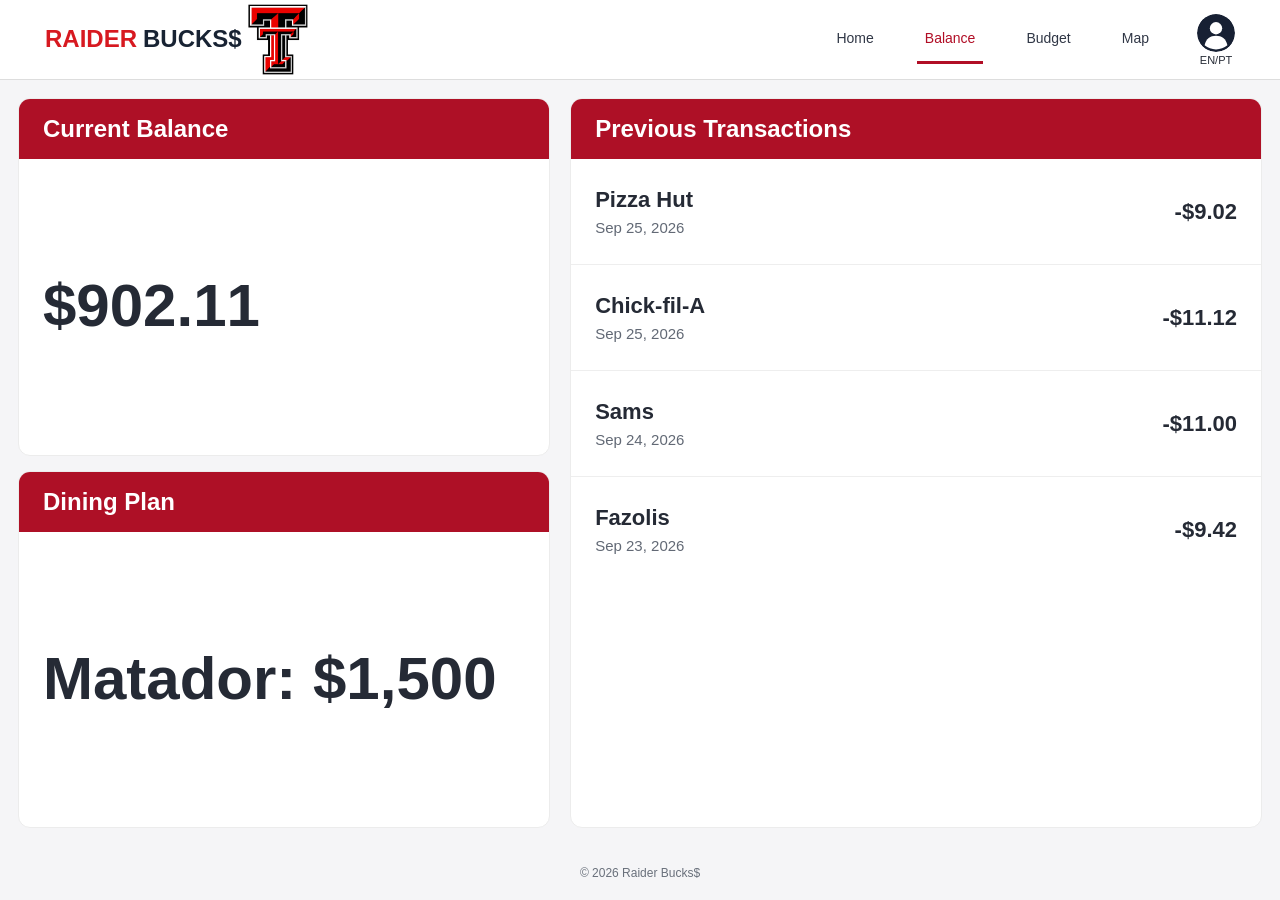
==== balance.html @ 2cf8a88f "test" ====
<!DOCTYPE html>
<html lang="en">

<head>
    <meta charset="UTF-8">
    <meta name="viewport"
          content="width=device-width, initial-scale=1.0">

    <title>Raider Bucks$ - Balance</title>

    <link rel="stylesheet" href="styles.css">
    <link rel="stylesheet" href="balance.css">
</head>

<body>

    <!-- HEADER -->
    <header class="header">

        <div class="logo">
            <span class="raider">RAIDER</span>
            <span class="bucks">BUCKS$</span>
            <img src="images/image.png" alt="Raider Bucks Logo" width="60">
        </div>

        <!-- NAVIGATION -->
        <nav aria-label="Main navigation">

            <a href="index.html">Home</a>

            <a href="balance.html"
               class="active"
               aria-current="page">Balance</a>

            <a href="budget.html">Budget</a>

            <a href="map-page.html">Map</a>

        </nav>

        <div class="profile">
            <a href="settings.html"
               aria-label="Profile and settings">
                <svg class="profile-img" viewBox="0 0 40 40" aria-hidden="true">
                    <circle cx="20" cy="20" r="20" fill="#172033"/>
                    <circle cx="20" cy="15" r="6.5" fill="#fff"/>
                    <path d="M8 33c1.5-7 6-10 12-10s10.5 3 12 10A19 19 0 0 1 8 33z" fill="#fff"/>
                </svg>
            </a>
            <span>EN/PT</span>
        </div>

    </header>

    <!-- MAIN CONTENT -->
    <main class="container balance-main">

        <h1 class="visually-hidden">Balance</h1>

        <div class="balance-grid">

            <!-- LEFT SIDE -->
            <div class="balance-left">

                <section class="card" aria-labelledby="balance-heading">
                    <div class="card-header">
                        <h2 id="balance-heading">Current Balance</h2>
                    </div>
                    <p class="balance-amount">$902.11</p>
                </section>

                <section class="card" aria-labelledby="plan-heading">
                    <div class="card-header">
                        <h2 id="plan-heading">Dining Plan</h2>
                    </div>
                    <p class="balance-amount">Matador: $1,500</p>
                </section>

            </div>

            <!-- RIGHT SIDE -->
            <section class="card transactions" aria-labelledby="transactions-heading">

                <div class="card-header">
                    <h2 id="transactions-heading">Previous Transactions</h2>
                </div>

                <ul class="transaction-list">
                    <li>
                        <span class="transaction-merchant">Pizza Hut</span>
                        <time class="transaction-date" datetime="2026-09-25">Sep 25, 2026</time>
                        <span class="transaction-amount">-$9.02</span>
                    </li>
                    <li>
                        <span class="transaction-merchant">Chick-fil-A</span>
                        <time class="transaction-date" datetime="2026-09-25">Sep 25, 2026</time>
                        <span class="transaction-amount">-$11.12</span>
                    </li>
                    <li>
                        <span class="transaction-merchant">Sams</span>
                        <time class="transaction-date" datetime="2026-09-24">Sep 24, 2026</time>
                        <span class="transaction-amount">-$11.00</span>
                    </li>
                    <li>
                        <span class="transaction-merchant">Fazolis</span>
                        <time class="transaction-date" datetime="2026-09-23">Sep 23, 2026</time>
                        <span class="transaction-amount">-$9.42</span>
                    </li>
                </ul>

            </section>

        </div>

    </main>

    <!-- FOOTER -->
    <footer class="footer">
        <p>© 2026 Raider Bucks$</p>
    </footer>

</body>
</html>
---- styles.css ----
/* =========================================================
   styles.css  -  shared by EVERY page
   Base, header, nav, footer, and card styles (from budget.css)
   Page-specific rules live in each page's own CSS file.
   ========================================================= */

/* GENERAL STYLES */

* {
    margin: 0;
    padding: 0;
    box-sizing: border-box;
}

body {
    font-family: Arial, sans-serif;
    background-color: #f5f5f7;
    color: #252a35;
    min-height: 100vh;
    display: flex;
    flex-direction: column;
}

/* HEADER */

.header {
    background-color: white;
    height: 80px;
    display: flex;
    align-items: center;
    justify-content: space-between;
    padding: 0 45px;
    border-bottom: 1px solid #ddd;
}

.logo {
    display: flex;
    align-items: center;
    gap: 6px;
    font-size: 24px;
    font-weight: bold;
}

.raider {
    color: #d71920;
}

.bucks {
    color: #182333;
}

.header nav {
    display: flex;
    gap: 35px;
    align-items: center;
    margin-left: auto;      /* pushes the links to the right, next to the profile icon */
    margin-right: 40px;     /* space between the links and the profile icon */
}

.header nav a {
    text-decoration: none;
    color: #303746;
    font-size: 14px;
    padding: 15px 8px;
    border-bottom: 3px solid transparent;
}

.header nav a:hover,
.header nav a.active {
    color: #b10e26;
    border-bottom: 3px solid #b10e26;
}

.profile {
    display: flex;
    flex-direction: column;
    align-items: center;
    font-size: 11px;
}

.profile a {
    text-decoration: none;
}

/* profile picture (image version) */
.profile-img {
    width: 38px;
    height: 38px;
    border-radius: 50%;
    object-fit: cover;
}

/* MAIN CONTAINER */

.container {
    flex: 1;
    width: 100%;
    max-width: 1450px;
    margin: 0 auto;
    padding: 18px;
}

/* CARDS */

.card {
    background-color: white;
    border-radius: 12px;
    overflow: hidden;
    border: 1px solid #ececec;
}

.card-header {
    background-color: #ae1026;
    color: white;
    padding: 12px 20px;
    display: flex;
    align-items: center;
    justify-content: space-between;
}

.card-header h1,
.card-header h2 {
    font-size: 19px;
    font-weight: bold;
}

/* FOOTER */

.footer {
    text-align: center;
    padding: 20px;
    color: #69707b;
    font-size: 12px;
}

/* Keyboard focus (accessibility) */

a:focus-visible {
    outline: 3px solid #4a90e2;
    outline-offset: 3px;
}

.visually-hidden {
    position: absolute;
    width: 1px;
    height: 1px;
    margin: -1px;
    padding: 0;
    overflow: hidden;
    clip: rect(0 0 0 0);
    white-space: nowrap;
    border: 0;
}

/* RESPONSIVE */

@media (max-width: 900px) {
    .header {
        flex-wrap: wrap;
        height: auto;
        padding: 15px;
    }
}

@media (max-width: 600px) {
    .header {
        flex-direction: column;
        gap: 15px;
    }

    .header nav {
        flex-wrap: wrap;
        justify-content: center;
        gap: 10px;
        margin: 0;
    }

    .logo {
        font-size: 20px;
    }

    .card-header h1,
    .card-header h2 {
        font-size: 16px;
    }
}
---- balance.css ----
/* =========================================================
   balance.css  -  Balance page only
   Header, footer, and .card styles come from styles.css
   ========================================================= */

/* main fills the space between header and footer */
.balance-main {
    display: flex;
}

.balance-grid {
    flex: 1;
    display: grid;
    grid-template-columns: 1fr 1.3fr;
    gap: 20px;
}

.balance-grid .card-header {
    padding: 16px 24px;
}

.balance-grid .card-header h2 {
    font-size: 24px;
}

/* LEFT: balance + dining plan cards */

.balance-left {
    display: flex;
    flex-direction: column;
    gap: 15px;
}

.balance-left .card {
    flex: 1;
}

.balance-amount {
    display: flex;
    align-items: center;
    height: calc(100% - 62px);   /* card height minus the title strip */
    padding: 32px 24px;
    font-size: clamp(32px, 5vw, 60px);
    font-weight: bold;
    color: #252a35;
}

/* RIGHT: transactions card */

.transaction-list {
    list-style: none;
}

.transaction-list li {
    display: grid;
    grid-template-columns: 1fr auto;
    grid-template-areas:
        "merchant amount"
        "date     amount";
    align-items: center;
    gap: 6px 12px;
    padding: 28px 24px;
    border-bottom: 1px solid #eeeeee;
}

.transaction-list li:last-child {
    border-bottom: none;
}

.transaction-merchant {
    grid-area: merchant;
    font-size: 22px;
    font-weight: bold;
}

.transaction-date {
    grid-area: date;
    font-size: 15px;
    color: #626975;
}

.transaction-amount {
    grid-area: amount;
    font-size: 22px;
    font-weight: bold;
}

/* RESPONSIVE */

@media (max-width: 900px) {
    .balance-grid {
        grid-template-columns: 1fr;
    }
}
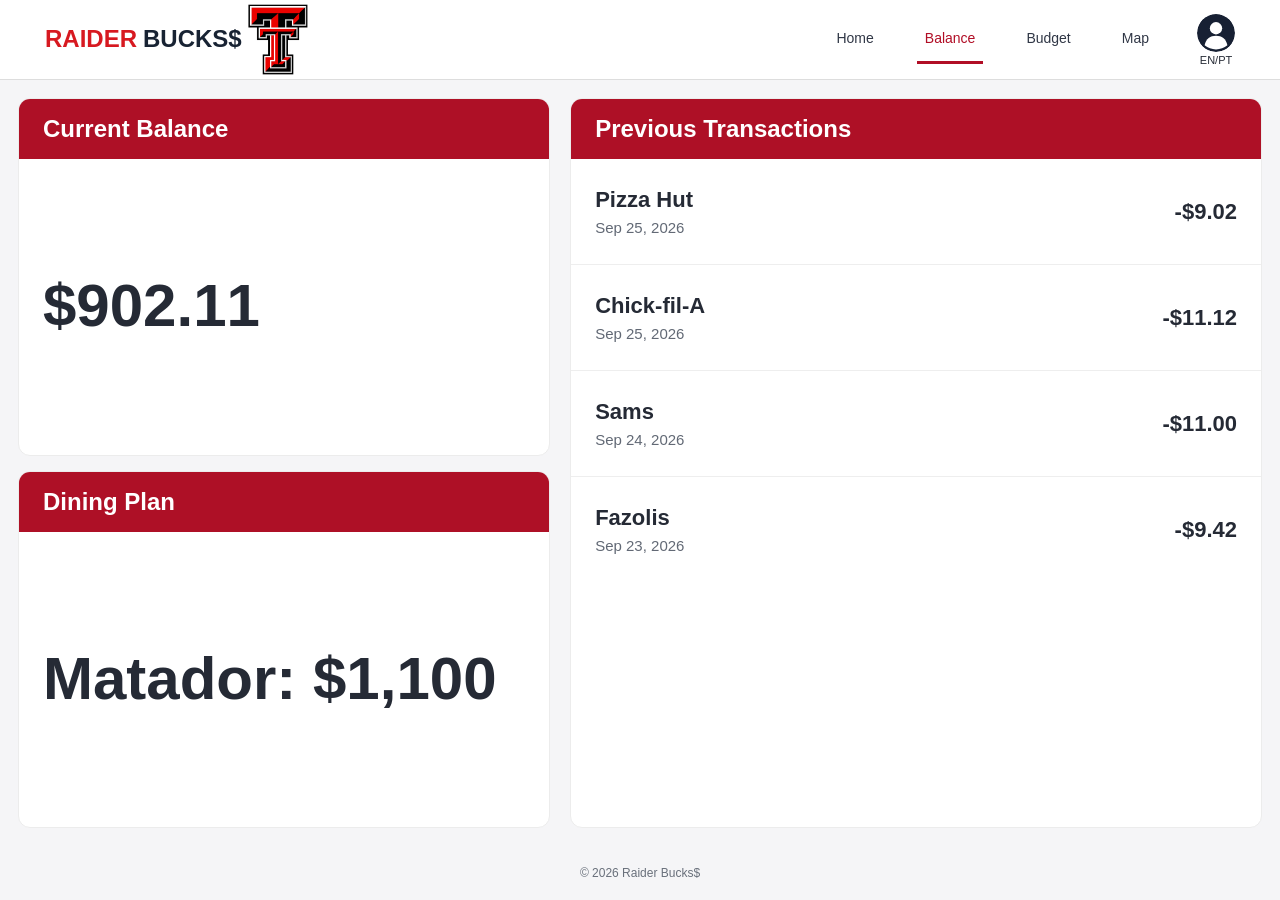
==== commit 3eb14e80: "background" ====
--- a/balance.html
+++ b/balance.html
@@ -12,7 +12,7 @@
     <link rel="stylesheet" href="balance.css">
 </head>
 
-<body>
+<body class="red-bg">
 
     <!-- HEADER -->
     <header class="header">
@@ -73,7 +73,7 @@
                     <div class="card-header">
                         <h2 id="plan-heading">Dining Plan</h2>
                     </div>
-                    <p class="balance-amount">Matador: $1,500</p>
+                    <p class="balance-amount">Matador: $1,100</p>
                 </section>
 
             </div>
